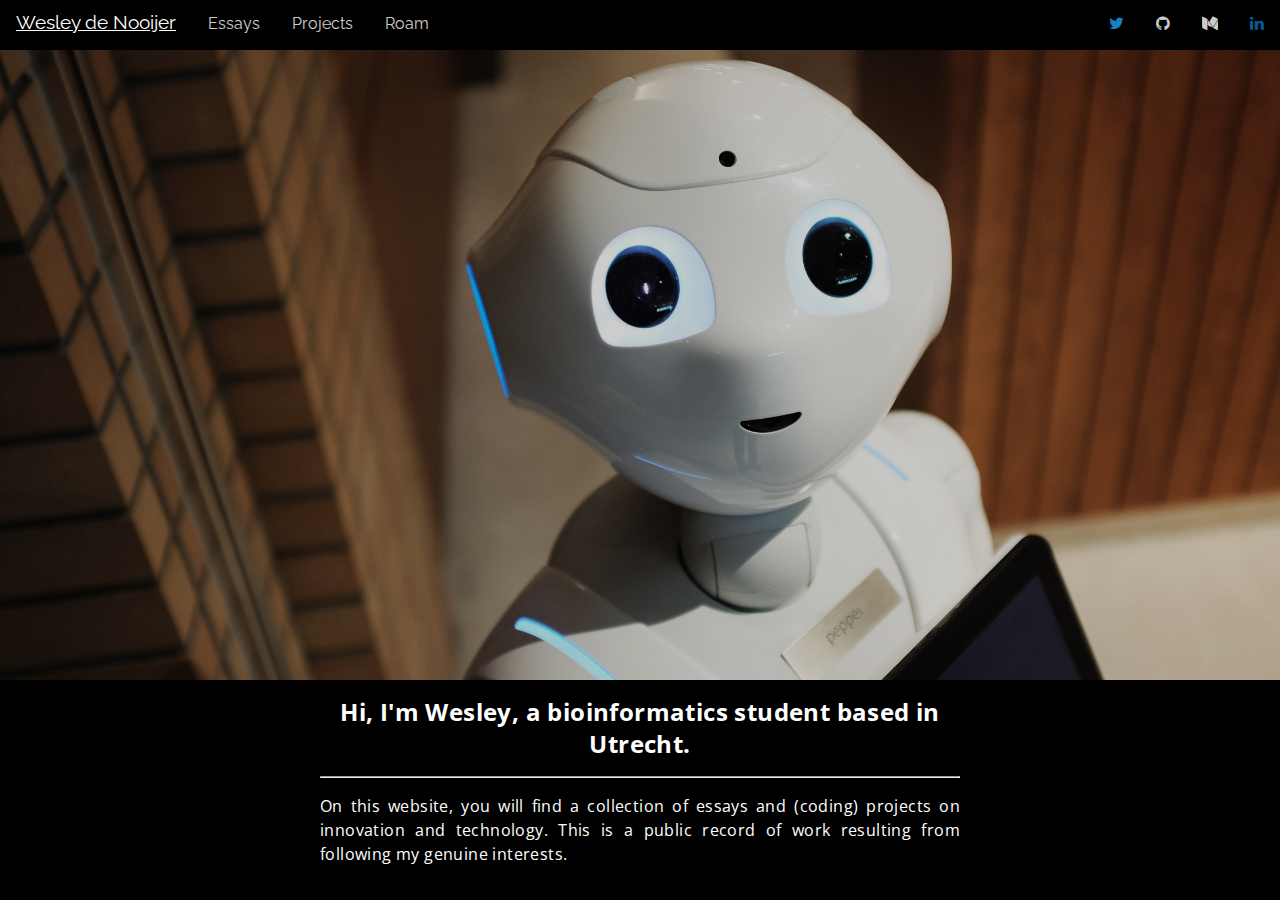
==== index.html @ fce1068b "fix fa link" ====
<!DOCTYPE html>
<html>
  <head>
    <meta charset="utf-8">
    <meta name="viewport" content="width=device-width, initial-scale=1.0">
    <title>Wesley de Nooijer</title>
    <link href="style.css" rel="stylesheet" type="text/css"/>
    <link href="https://fonts.googleapis.com/css2?family=Open+Sans:wght@300&family=Raleway:wght@300&display=swap" rel="stylesheet">
    <link rel="stylesheet" href="https://cdnjs.cloudflare.com/ajax/libs/font-awesome/4.7.0/css/font-awesome.min.css">
  </head>
  <body>
    <div class="topnav" id="myTopnav">
      <a href="index.html" class="title">Wesley de Nooijer</a>
      <a href="essays-index.html">Essays</a>
      <a href="projects-index.html">Projects</a>
      <a href="innovation-index.html">Roam</a>
      <a class="social" aria-hidden="true" href="https://www.linkedin.com/in/wesleydenooijer/">
        <i class="fa fa-linkedin" style="color:#0077B5"></i> 
      </a>
      <a class="social" aria-hidden="true" href="https://medium.com/@wesleydenooijer">
        <i class="fa fa-medium" style="color:white"></i> 
      </a>
      <a class="social" aria-hidden="true" href="https://github.com/WesleyNooijer">
        <i class="fa fa-github" style="color:white"></i> 
      </a>
      <a class="social" aria-hidden="true" href="https://twitter.com/WesleyNooijer">
        <i class="fa fa-twitter" style="color:#1DA1F2"></i> 
      </a>
      <a href="javascript:void(0);" class="icon" onclick="myFunction()">
          <i class="fa fa-bars" style="color:white"></i>
      </a>
    </div>
    <div class="hero-image">
      <div class="hero-text">
      </div>
    </div>
    </div>
    <div class="introduction">
        <h1>Hi, I'm Wesley, a bioinformatics student based in Utrecht.</h1>
        <hr> 
        <p>On this website, you will find a collection of essays and (coding) projects on innovation and technology.
          This is a public record of work resulting from following my genuine interests. 
        </p>
    </div>
    <footer><a href=https://twitter.com/WesleyNooijer></a></footer>
    <script src="script.js"></script>
  </body>
</html>
---- style.css ----
/* Page layout */
body, html {
    margin: 0;
    background-color: black;
    color: white;
    /* color: #0072B2; */
    height: 100%;
    font-family: 'Open Sans', sans-serif;
}

/* Navigation bar */
.topnav {
  list-style-type: none;
  margin: 0;
  padding: 0;
  overflow: hidden;
  position: -webkit-sticky; /* Safari */
  position: sticky;
  top: 0;
  z-index: 2;
  font-family: 'Raleway', sans-serif;
}

/* Style the links inside the navigation bar */
.topnav a {
  float: left;
  position: relative;
  text-align: center;
  color: white;
  padding: 14px 16px;
  opacity: 0.8;
  text-decoration: none;
}

.topnav a.title {
  font-size: 1.2rem;
  top: -3px;
}

/* Hover to make link bold and underline text */
.topnav a:hover {
  opacity: 1;
  text-decoration: underline;
}

/* Nav bar responsiveness */
.topnav .icon {
  display: none;
}

/* Put social media on right side of screen */
.topnav a.social {
  float: right;
}

/* When the screen is less than 650 pixels wide, hide all links, except for the first one ("Home"). Show the link that contains should open and close the topnav (.icon) */
@media screen and (max-width: 650px) {
  .topnav a:not(:nth-child(-n+1)) {display: none;}
  .topnav a.icon {
    float: right;
    display: block;
  }
  /* Put social media on left in nav menu when screen is too small */
  .topnav a.social {float: left;}
}

/* The "responsive" class is added to the topnav with JavaScript when the user clicks on the icon. This class makes the topnav look good on small screens (display the links vertically instead of horizontally) */
@media screen and (max-width: 650px) {
  .topnav.responsive {position: relative;}
  .topnav.responsive a.icon {
    position: absolute;
    right: 0;
    top: 0;
  }
  .topnav.responsive a {
    float: none;
    display: block;
    text-align: left;
  }
}

/* Hero */

/* The hero image */
.hero-image {
  /* Use "linear-gradient" to add a darken background effect to the image (photographer.jpg). This will make the text easier to read */
  background-image: linear-gradient(rgba(0, 0, 0, 0.2), rgba(0, 0, 0, 0.2)), url("home_photo.jpg");

  /* Set a specific height */
  height: 70%;

  /* Position and center the image to scale nicely on all screens */
  background-position: center;
  background-repeat: no-repeat;
  background-size: cover;
  position: relative;
}

/* Place text in the middle of the image
.hero-text {
  text-align: center;
  position: absolute;
  top: 25%;
  left: 50%;
  transform: translate(-50%, -50%);
  color: white;
} */

/* Introduction */
.introduction {
  margin: auto;
  text-align: center;
  width: 50%;
  letter-spacing: 0.025rem;
  line-height: 1.5rem;
  text-align: justify;
  text-justify: inter-word;
}

h1 {
  font-size: 1.5rem;
  line-height: 2rem;
  text-align: center;
}

/* hr {
  height: 0px;
} */
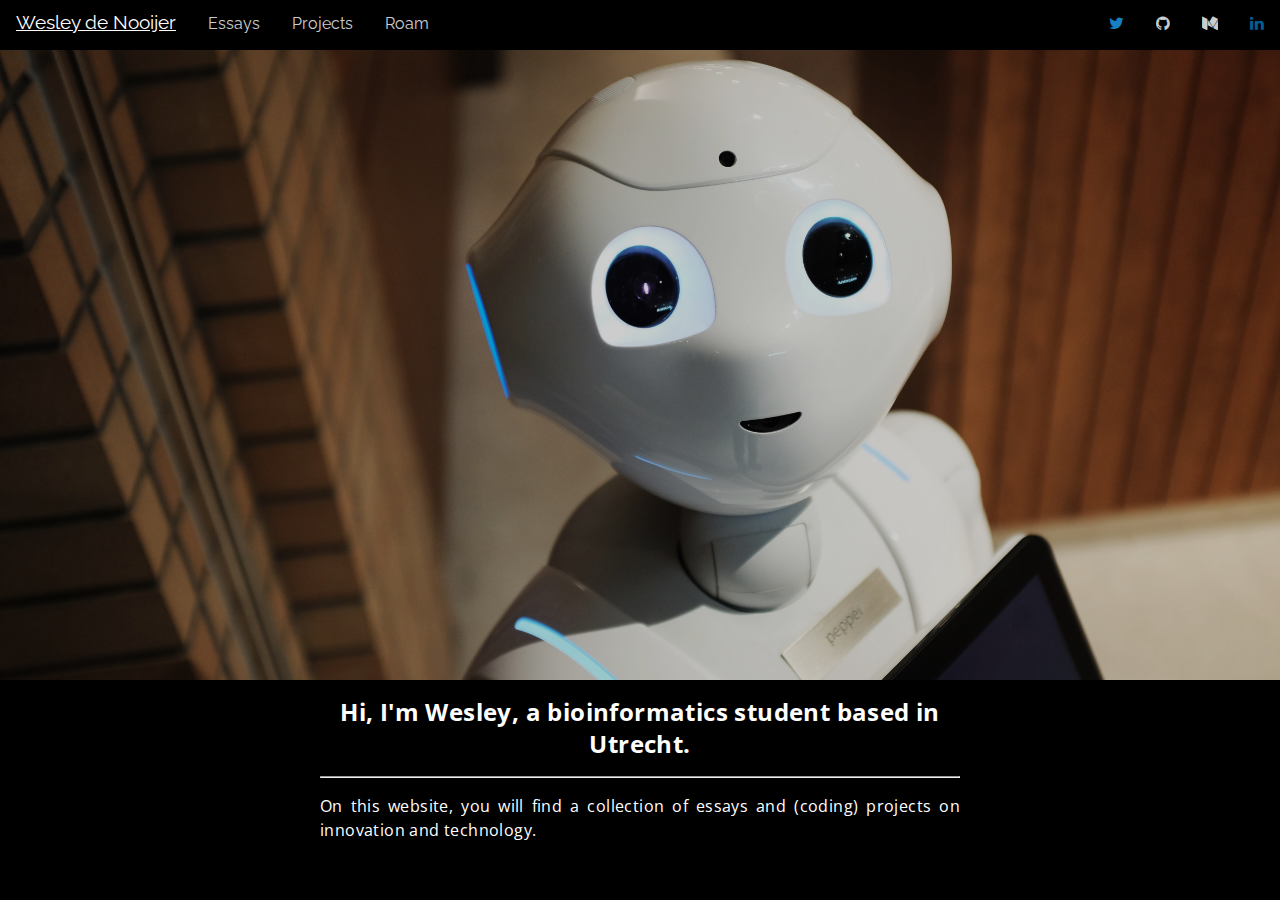
==== commit 41a658a2: "Reusable nav bar" ====
--- a/index.html
+++ b/index.html
@@ -1,48 +1,27 @@
 <!DOCTYPE html>
 <html>
   <head>
-    <meta charset="utf-8">
-    <meta name="viewport" content="width=device-width, initial-scale=1.0">
-    <title>Wesley de Nooijer</title>
-    <link href="style.css" rel="stylesheet" type="text/css"/>
-    <link href="https://fonts.googleapis.com/css2?family=Open+Sans:wght@300&family=Raleway:wght@300&display=swap" rel="stylesheet">
-    <link rel="stylesheet" href="https://cdnjs.cloudflare.com/ajax/libs/font-awesome/4.7.0/css/font-awesome.min.css">
+  <meta charset="utf-8">
+  <meta name="viewport" content="width=device-width, initial-scale=1.0">
+  <title>Home</title>
+  <link href="style.css" rel="stylesheet" type="text/css"/>
+  <link href="https://fonts.googleapis.com/css2?family=Open+Sans:wght@300&family=Raleway:wght@300&display=swap" rel="stylesheet">
+  <link rel="stylesheet" href="https://cdnjs.cloudflare.com/ajax/libs/font-awesome/4.7.0/css/font-awesome.min.css">
   </head>
   <body>
-    <div class="topnav" id="myTopnav">
-      <a href="index.html" class="title">Wesley de Nooijer</a>
-      <a href="essays-index.html">Essays</a>
-      <a href="projects-index.html">Projects</a>
-      <a href="innovation-index.html">Roam</a>
-      <a class="social" aria-hidden="true" href="https://www.linkedin.com/in/wesleydenooijer/">
-        <i class="fa fa-linkedin" style="color:#0077B5"></i> 
-      </a>
-      <a class="social" aria-hidden="true" href="https://medium.com/@wesleydenooijer">
-        <i class="fa fa-medium" style="color:white"></i> 
-      </a>
-      <a class="social" aria-hidden="true" href="https://github.com/WesleyNooijer">
-        <i class="fa fa-github" style="color:white"></i> 
-      </a>
-      <a class="social" aria-hidden="true" href="https://twitter.com/WesleyNooijer">
-        <i class="fa fa-twitter" style="color:#1DA1F2"></i> 
-      </a>
-      <a href="javascript:void(0);" class="icon" onclick="myFunction()">
-          <i class="fa fa-bars" style="color:white"></i>
-      </a>
-    </div>
+  <navbar-template></navbar-template>
     <div class="hero-image">
-      <div class="hero-text">
-      </div>
+      <!-- <div class="hero-text">
+      </div> -->
     </div>
     </div>
     <div class="introduction">
         <h1>Hi, I'm Wesley, a bioinformatics student based in Utrecht.</h1>
         <hr> 
         <p>On this website, you will find a collection of essays and (coding) projects on innovation and technology.
-          This is a public record of work resulting from following my genuine interests. 
         </p>
     </div>
-    <footer><a href=https://twitter.com/WesleyNooijer></a></footer>
+    <!-- <footer><a href=https://twitter.com/WesleyNooijer></a></footer> -->
     <script src="script.js"></script>
   </body>
 </html>--- a/style.css
+++ b/style.css
@@ -115,6 +115,7 @@
   line-height: 1.5rem;
   text-align: justify;
   text-justify: inter-word;
+  padding-bottom: 10px;
 }
 
 h1 {
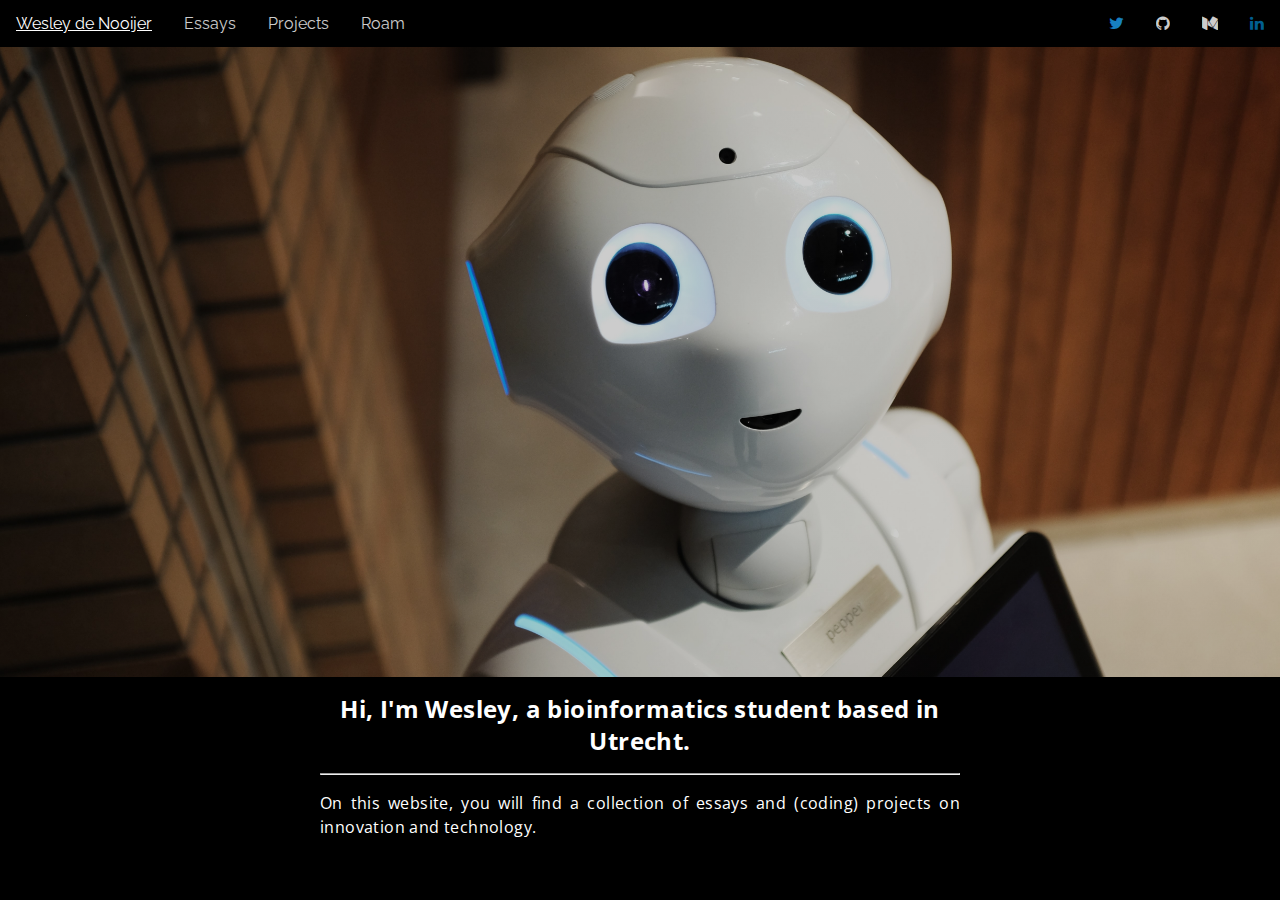
==== commit 0a44ec30: "Meta tags and root directory" ====
--- a/index.html
+++ b/index.html
@@ -3,7 +3,8 @@
   <head>
   <meta charset="utf-8">
   <meta name="viewport" content="width=device-width, initial-scale=1.0">
-  <title>Home</title>
+  <title>Tech, BioTech & Innovation Hub by Wesley de Nooijer</title>
+  <meta name="description" content="A collection of essays and projects focused on present and future advances in technology and their impacts on our daily lives">
   <link href="style.css" rel="stylesheet" type="text/css"/>
   <link href="https://fonts.googleapis.com/css2?family=Open+Sans:wght@300&family=Raleway:wght@300&display=swap" rel="stylesheet">
   <link rel="stylesheet" href="https://cdnjs.cloudflare.com/ajax/libs/font-awesome/4.7.0/css/font-awesome.min.css">
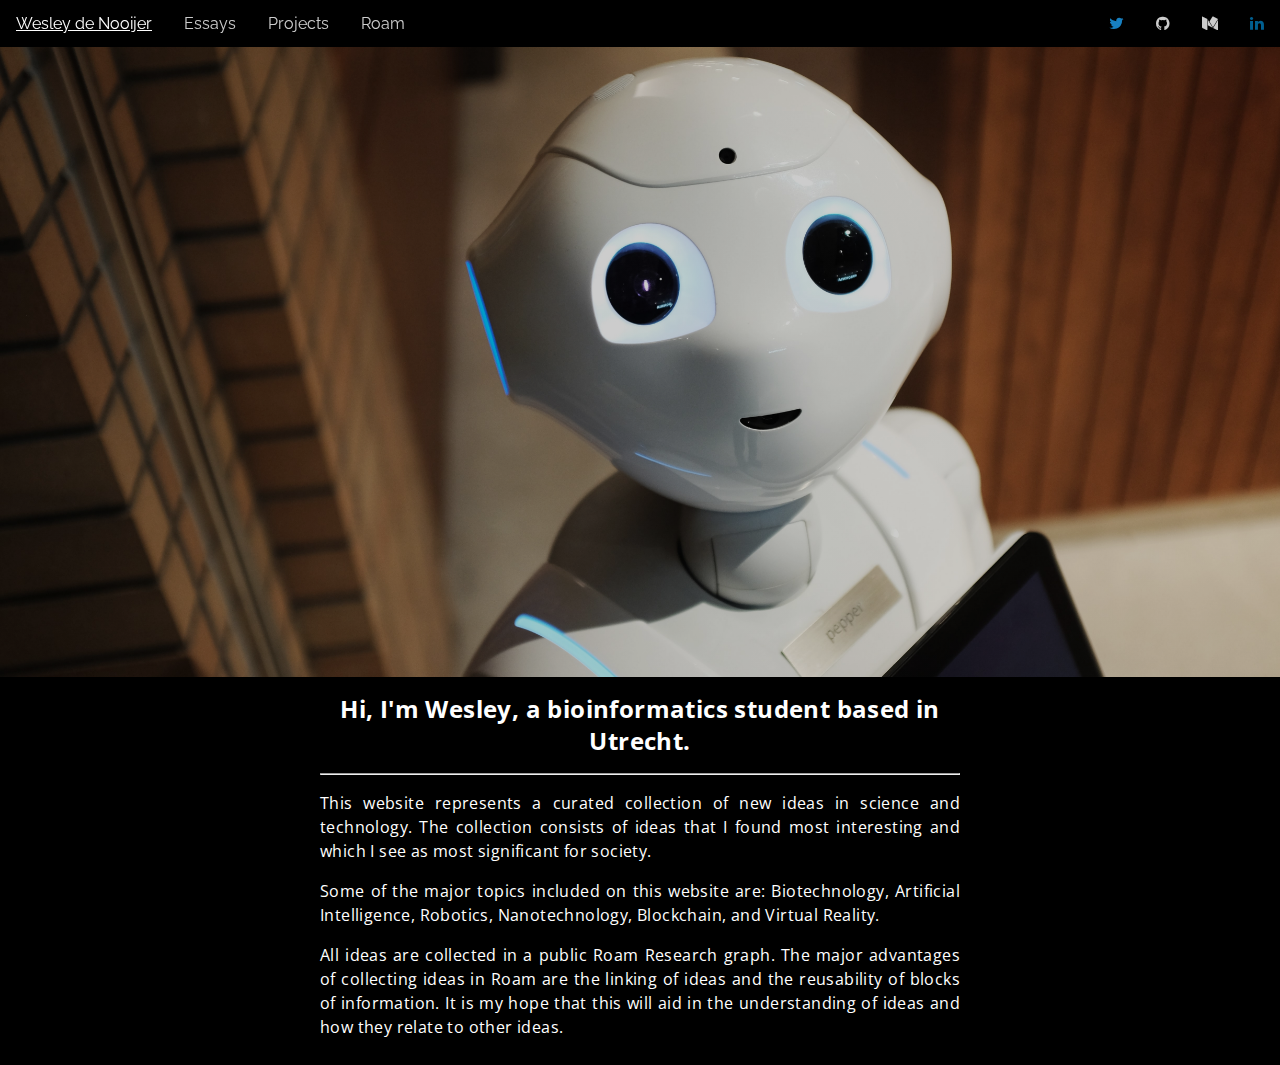
==== commit dd1998f8: "Start with essays" ====
--- a/index.html
+++ b/index.html
@@ -19,7 +19,16 @@
     <div class="introduction">
         <h1>Hi, I'm Wesley, a bioinformatics student based in Utrecht.</h1>
         <hr> 
-        <p>On this website, you will find a collection of essays and (coding) projects on innovation and technology.
+        <p>This website represents a curated collection of new ideas in science and technology. The collection
+          consists of ideas that I found most interesting and which I see as most significant for society. 
+        </p>
+        <p>
+         Some of the major topics included on this website are: Biotechnology, Artificial Intelligence, Robotics, Nanotechnology, Blockchain, and Virtual Reality.
+        </p>
+        <p>
+         All ideas are collected in a public Roam Research graph. The major advantages of collecting ideas in Roam
+         are the linking of ideas and the reusability of blocks of information. It is my hope that this will aid in 
+         the understanding of ideas and how they relate to other ideas.
         </p>
     </div>
     <!-- <footer><a href=https://twitter.com/WesleyNooijer></a></footer> -->
--- a/style.css
+++ b/style.css
@@ -114,7 +114,7 @@
   letter-spacing: 0.025rem;
   line-height: 1.5rem;
   text-align: justify;
-  text-justify: inter-word;
+  /* text-justify: none;  */
   padding-bottom: 10px;
 }
 
@@ -123,7 +123,3 @@
   line-height: 2rem;
   text-align: center;
 }
-
-/* hr {
-  height: 0px;
-} */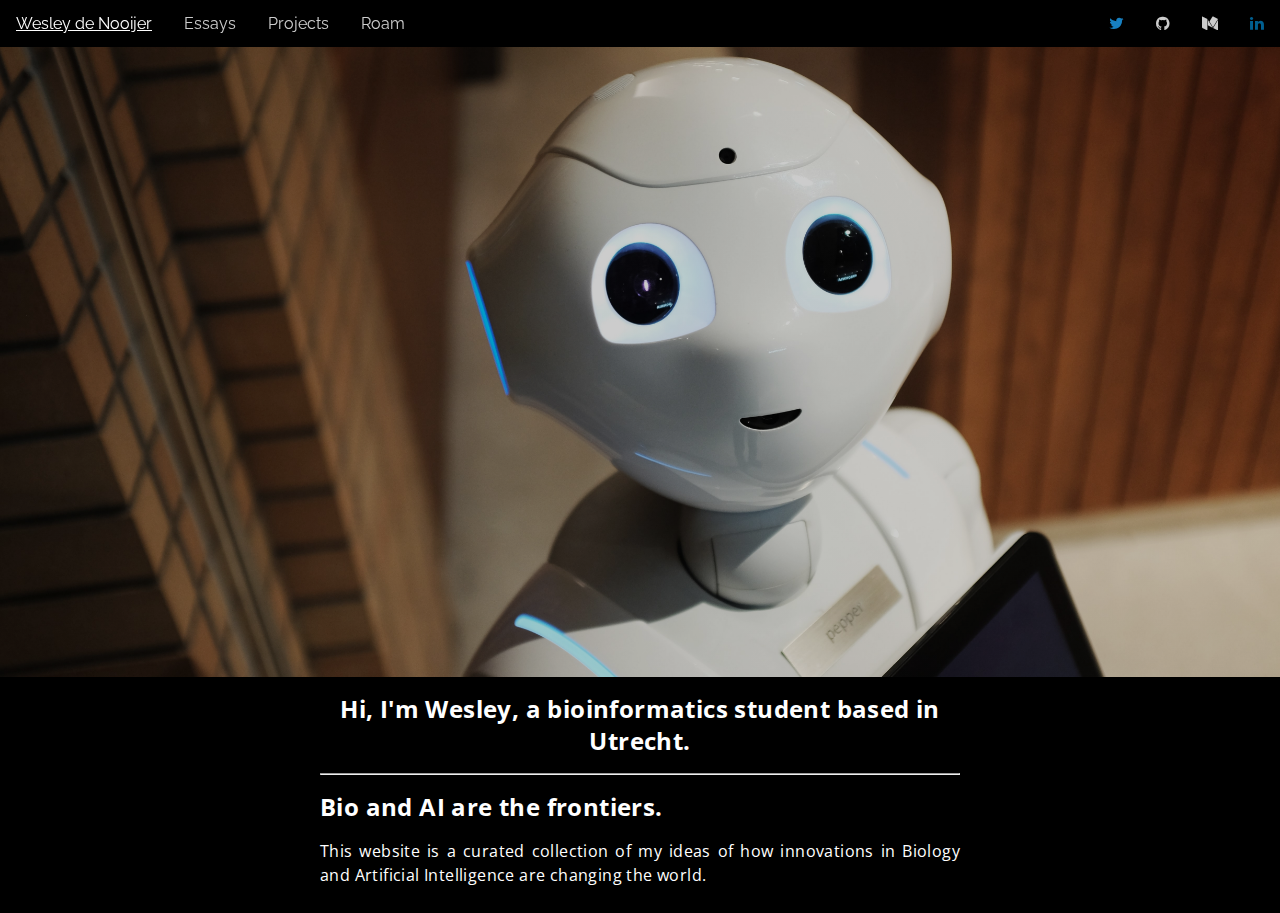
==== commit ca72d16c: "index text" ====
--- a/index.html
+++ b/index.html
@@ -3,7 +3,7 @@
   <head>
   <meta charset="utf-8">
   <meta name="viewport" content="width=device-width, initial-scale=1.0">
-  <title>Tech, BioTech & Innovation Hub by Wesley de Nooijer</title>
+  <title>Bio and AI Innovation Hub by Wesley de Nooijer</title>
   <meta name="description" content="A collection of essays and projects focused on present and future advances in technology and their impacts on our daily lives">
   <link href="style.css" rel="stylesheet" type="text/css"/>
   <link href="https://fonts.googleapis.com/css2?family=Open+Sans:wght@300&family=Raleway:wght@300&display=swap" rel="stylesheet">
@@ -19,17 +19,8 @@
     <div class="introduction">
         <h1>Hi, I'm Wesley, a bioinformatics student based in Utrecht.</h1>
         <hr> 
-        <p>This website represents a curated collection of new ideas in science and technology. The collection
-          consists of ideas that I found most interesting and which I see as most significant for society. 
-        </p>
-        <p>
-         Some of the major topics included on this website are: Biotechnology, Artificial Intelligence, Robotics, Nanotechnology, Blockchain, and Virtual Reality.
-        </p>
-        <p>
-         All ideas are collected in a public Roam Research graph. The major advantages of collecting ideas in Roam
-         are the linking of ideas and the reusability of blocks of information. It is my hope that this will aid in 
-         the understanding of ideas and how they relate to other ideas.
-        </p>
+        <h2>Bio and AI are the frontiers.</h2>
+        <p>This website is a curated collection of my ideas of how innovations in Biology and Artificial Intelligence are changing the world.</p>
     </div>
     <!-- <footer><a href=https://twitter.com/WesleyNooijer></a></footer> -->
     <script src="script.js"></script>
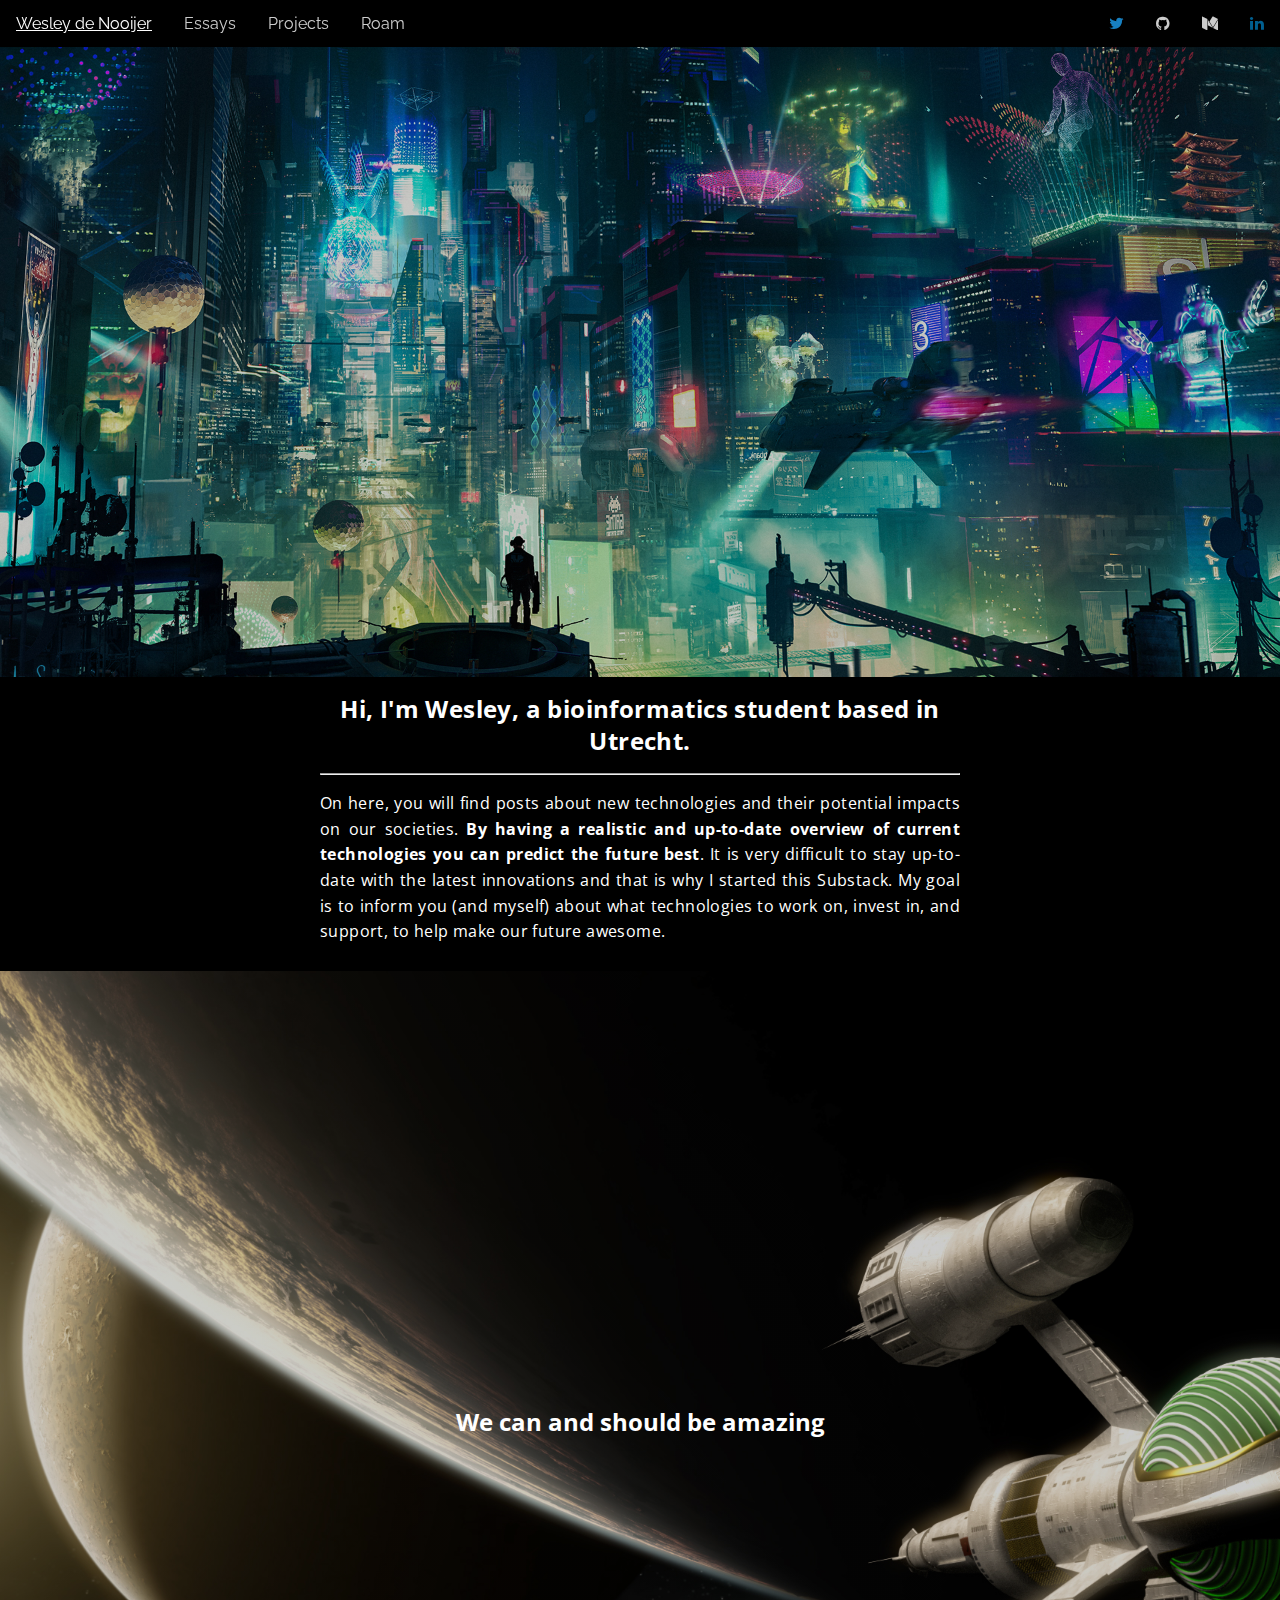
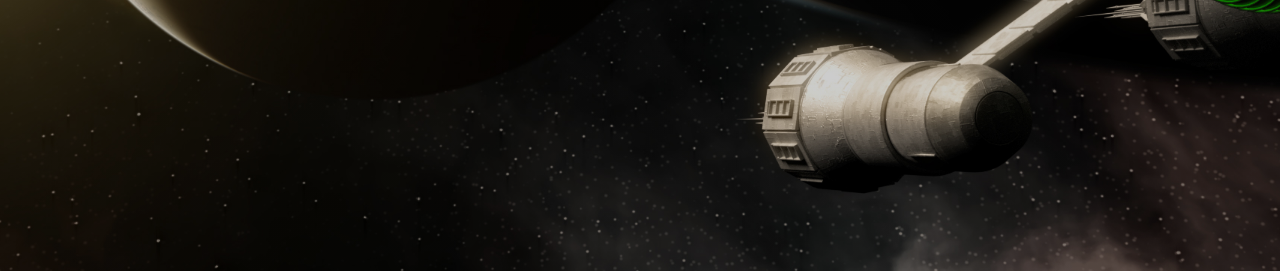
==== commit 23c11930: "New homepage" ====
--- a/index.html
+++ b/index.html
@@ -3,7 +3,7 @@
   <head>
   <meta charset="utf-8">
   <meta name="viewport" content="width=device-width, initial-scale=1.0">
-  <title>Bio and AI Innovation Hub by Wesley de Nooijer</title>
+  <title>Tech Frontiers by Wesley de Nooijer</title>
   <meta name="description" content="A collection of essays and projects focused on present and future advances in technology and their impacts on our daily lives">
   <link href="style.css" rel="stylesheet" type="text/css"/>
   <link href="https://fonts.googleapis.com/css2?family=Open+Sans:wght@300&family=Raleway:wght@300&display=swap" rel="stylesheet">
@@ -12,17 +12,21 @@
   <body>
   <navbar-template></navbar-template>
     <div class="hero-image">
-      <!-- <div class="hero-text">
-      </div> -->
     </div>
     </div>
     <div class="introduction">
         <h1>Hi, I'm Wesley, a bioinformatics student based in Utrecht.</h1>
         <hr> 
-        <h2>Bio and AI are the frontiers.</h2>
-        <p>This website is a curated collection of my ideas of how innovations in Biology and Artificial Intelligence are changing the world.</p>
+        <p>On here, you will find posts about new technologies and their potential impacts on our societies. 
+          <strong>By having a realistic and up-to-date overview of current technologies you can 
+            predict the future best</strong>. It is very difficult to stay up-to-date with the 
+          latest innovations and that is why I started this Substack. My goal is to 
+          inform you (and myself) about what technologies to work on, invest in, 
+          and support, to help make our future awesome.
     </div>
-    <!-- <footer><a href=https://twitter.com/WesleyNooijer></a></footer> -->
+    <div class="hero-image2"> <div class="hero-text">We can and should be amazing
+    </div></div>
+  
     <script src="script.js"></script>
   </body>
 </html>--- a/style.css
+++ b/style.css
@@ -53,6 +53,17 @@
   float: right;
 }
 
+/* Introduction */
+.introduction {
+  margin: auto;
+  text-align: center;
+  width: 50%;
+  letter-spacing: 0.025rem;
+  line-height: 1.6rem;
+  text-align: justify;
+  padding-bottom: 10px;
+}
+
 /* When the screen is less than 650 pixels wide, hide all links, except for the first one ("Home"). Show the link that contains should open and close the topnav (.icon) */
 @media screen and (max-width: 650px) {
   .topnav a:not(:nth-child(-n+1)) {display: none;}
@@ -62,6 +73,10 @@
   }
   /* Put social media on left in nav menu when screen is too small */
   .topnav a.social {float: left;}
+  /* Text width 75% if small screen */
+  .introduction {
+    width: 75%
+  }
 }
 
 /* The "responsive" class is added to the topnav with JavaScript when the user clicks on the icon. This class makes the topnav look good on small screens (display the links vertically instead of horizontally) */
@@ -84,7 +99,7 @@
 /* The hero image */
 .hero-image {
   /* Use "linear-gradient" to add a darken background effect to the image (photographer.jpg). This will make the text easier to read */
-  background-image: linear-gradient(rgba(0, 0, 0, 0.2), rgba(0, 0, 0, 0.2)), url("home_photo.jpg");
+  background-image: linear-gradient(rgba(0, 0, 0, 0.2), rgba(0, 0, 0, 0.2)), url("cyberpunk_city_by_artursadlos_dbb7hcs.jpg");
 
   /* Set a specific height */
   height: 70%;
@@ -96,30 +111,38 @@
   position: relative;
 }
 
-/* Place text in the middle of the image
+.hero-image2 {
+    /* Use "linear-gradient" to add a darken background effect to the image (photographer.jpg). This will make the text easier to read */
+    background-image: linear-gradient(rgba(0, 0, 0, 0.2), rgba(0, 0, 0, 0.2)), url("liberator_dsv_ii_by_stevereeves_dcpz7iy.jpg");
+
+    /* Set a specific height */
+    height: 100%;
+  
+    /* Position and center the image to scale nicely on all screens */
+    background-position: center;
+    background-repeat: no-repeat;
+    background-size: cover;
+    position: relative;
+}
+
 .hero-text {
+  font-size: 1.5rem;
+  text-align: center;
   text-align: center;
   position: absolute;
-  top: 25%;
+  top: 50%;
   left: 50%;
   transform: translate(-50%, -50%);
   color: white;
-} */
-
-/* Introduction */
-.introduction {
-  margin: auto;
-  text-align: center;
-  width: 50%;
-  letter-spacing: 0.025rem;
-  line-height: 1.5rem;
-  text-align: justify;
-  /* text-justify: none;  */
-  padding-bottom: 10px;
+  font-weight: bold;
 }
-
 h1 {
   font-size: 1.5rem;
   line-height: 2rem;
   text-align: center;
+  font-weight: bold;
 }
+
+.centered {
+  text-align: center;
+}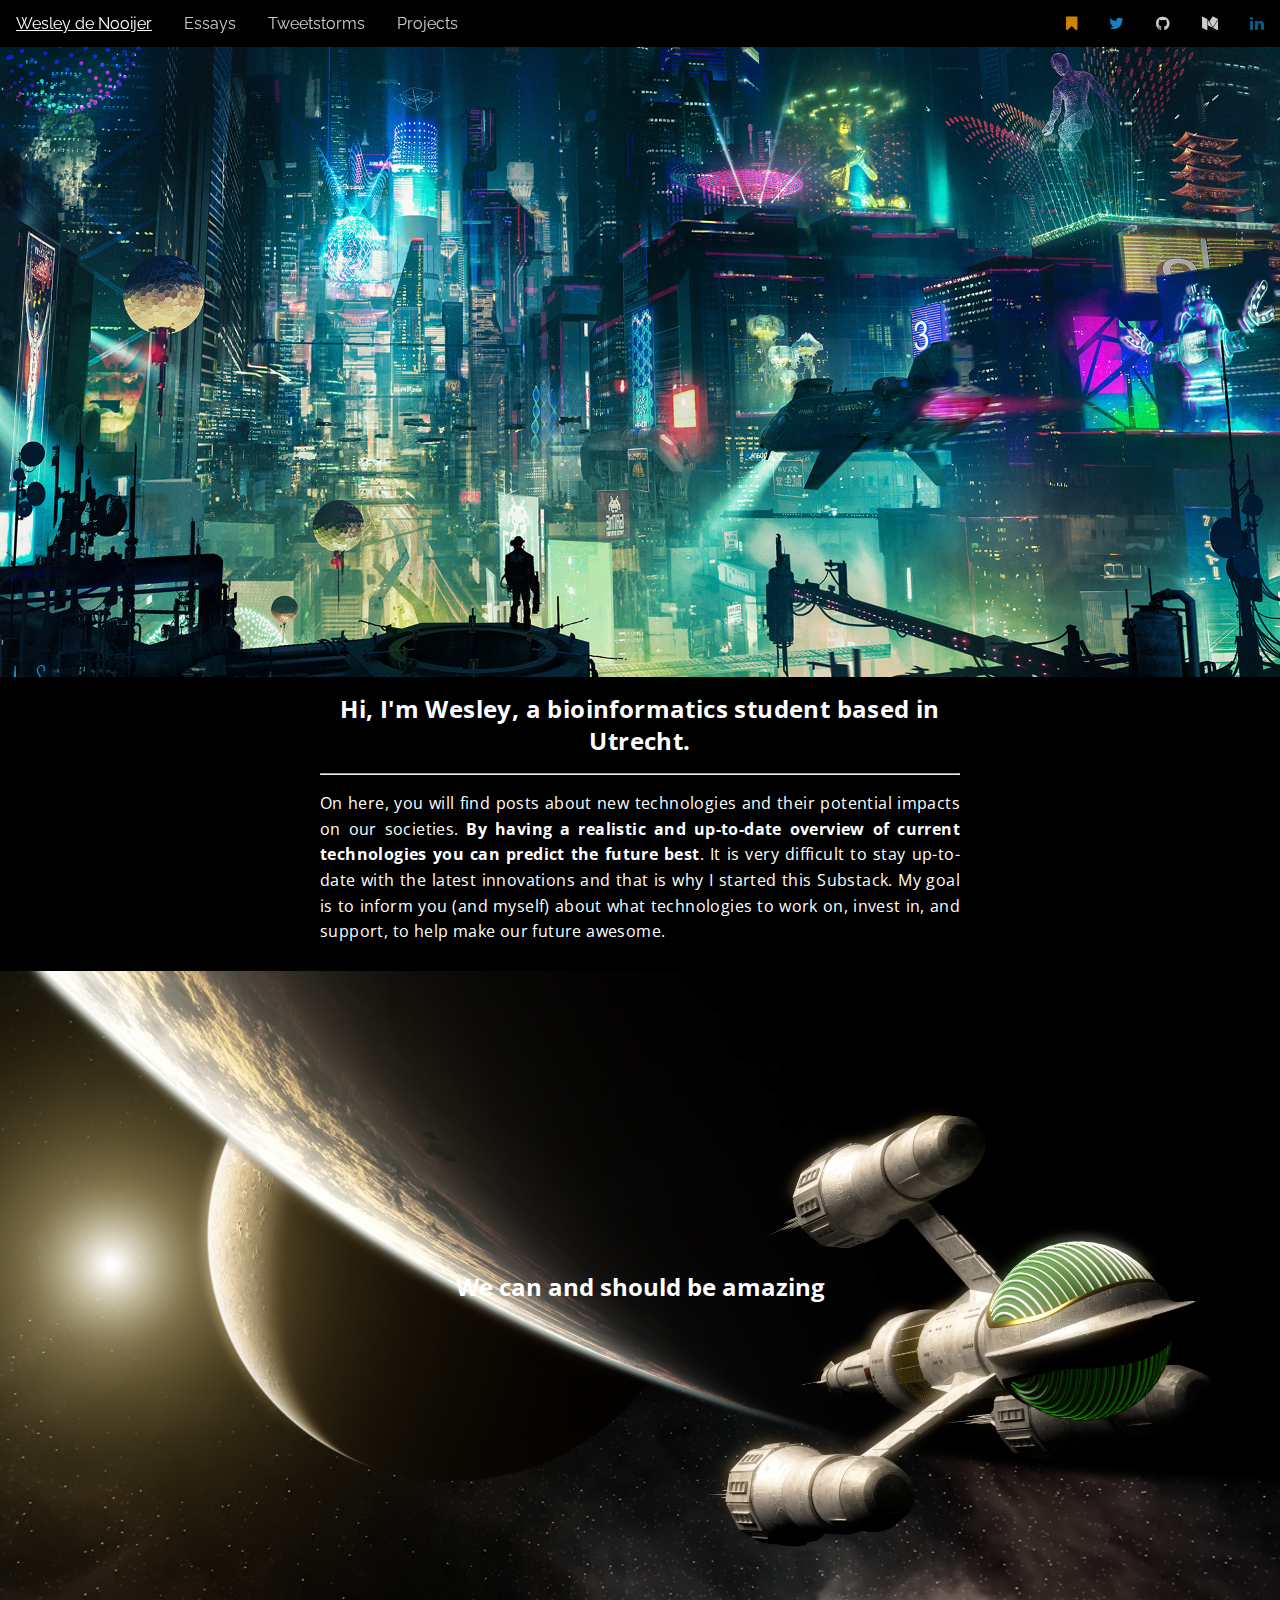
==== commit 5430f932: "essayshero" ====
--- a/index.html
+++ b/index.html
@@ -11,7 +11,7 @@
   </head>
   <body>
   <navbar-template></navbar-template>
-    <div class="hero-image">
+    <div class="hero-image" id="index1">
     </div>
     </div>
     <div class="introduction">
@@ -24,7 +24,7 @@
           inform you (and myself) about what technologies to work on, invest in, 
           and support, to help make our future awesome.
     </div>
-    <div class="hero-image2"> <div class="hero-text">We can and should be amazing
+    <div class="hero-image" id="index2"> <div class="hero-text">We can and should be amazing
     </div></div>
   
     <script src="script.js"></script>
--- a/style.css
+++ b/style.css
@@ -64,8 +64,8 @@
   padding-bottom: 10px;
 }
 
-/* When the screen is less than 650 pixels wide, hide all links, except for the first one ("Home"). Show the link that contains should open and close the topnav (.icon) */
-@media screen and (max-width: 650px) {
+/* When the screen is less than 700 pixels wide, hide all links, except for the first one ("Home"). Show the link that contains should open and close the topnav (.icon) */
+@media screen and (max-width: 700px) {
   .topnav a:not(:nth-child(-n+1)) {display: none;}
   .topnav a.icon {
     float: right;
@@ -80,7 +80,7 @@
 }
 
 /* The "responsive" class is added to the topnav with JavaScript when the user clicks on the icon. This class makes the topnav look good on small screens (display the links vertically instead of horizontally) */
-@media screen and (max-width: 650px) {
+@media screen and (max-width: 700px) {
   .topnav.responsive {position: relative;}
   .topnav.responsive a.icon {
     position: absolute;
@@ -98,9 +98,6 @@
 
 /* The hero image */
 .hero-image {
-  /* Use "linear-gradient" to add a darken background effect to the image (photographer.jpg). This will make the text easier to read */
-  background-image: linear-gradient(rgba(0, 0, 0, 0.2), rgba(0, 0, 0, 0.2)), url("cyberpunk_city_by_artursadlos_dbb7hcs.jpg");
-
   /* Set a specific height */
   height: 70%;
 
@@ -111,18 +108,12 @@
   position: relative;
 }
 
-.hero-image2 {
-    /* Use "linear-gradient" to add a darken background effect to the image (photographer.jpg). This will make the text easier to read */
-    background-image: linear-gradient(rgba(0, 0, 0, 0.2), rgba(0, 0, 0, 0.2)), url("liberator_dsv_ii_by_stevereeves_dcpz7iy.jpg");
-
-    /* Set a specific height */
-    height: 100%;
-  
-    /* Position and center the image to scale nicely on all screens */
-    background-position: center;
-    background-repeat: no-repeat;
-    background-size: cover;
-    position: relative;
+#index1 {
+  background-image: url("images/cyberpunk_city_by_artursadlos_dbb7hcs.jpg");
+}
+
+#index2 {
+  background-image: url("images/liberator_dsv_ii_by_stevereeves_dcpz7iy.jpg");
 }
 
 .hero-text {
@@ -136,6 +127,7 @@
   color: white;
   font-weight: bold;
 }
+
 h1 {
   font-size: 1.5rem;
   line-height: 2rem;
@@ -145,4 +137,67 @@
 
 .centered {
   text-align: center;
+}
+
+/* Collapsible */
+.collapsible {
+  background-color: black;
+  color: white;
+  cursor: pointer;
+  padding: 15px;
+  width: 100%;
+  border: none;
+  text-align: left;
+  font-size: 1.5rem;
+  border: 0.1px solid #2D2D2D;
+}
+
+.active, .collapsible:hover {
+  background-color: #2D2D2D;
+}
+
+.content {
+  padding: 0 18px;
+  display: none;
+  overflow: hidden;
+}
+
+.collapsible:after {
+  content: '\25BC'; /* Unicode character for "plus" sign (+) */
+  font-size: 13px;
+  color: white;
+  float: right;
+  margin-left: 5px;
+}
+
+.active:after {
+  content: "\25B2"; /* Unicode character for "minus" sign (-) */
+}
+
+/* Essay covers */
+
+.essay-hero-image {
+  /* Set a specific height */
+  height: 90%;
+
+  /* Position and center the image to scale nicely on all screens */
+  background-position: center;
+  background-repeat: no-repeat;
+  background-size: cover;
+  position: relative;
+}
+
+.essay-hero-text {
+  font-size: 2rem;
+  text-align: center;
+  text-align: center;
+  position: absolute;
+  top: 35%;
+  left: 50%;
+  transform: translate(-50%, -50%);
+  color: white;
+  font-weight: bold;
+}
+#programbio {
+  background-image: linear-gradient(rgba(0, 0, 0, 0.25), rgba(0, 0, 0, 0.25)), url("images/liberator_dsv_ii_by_stevereeves_dcpz7iy.jpg");
 }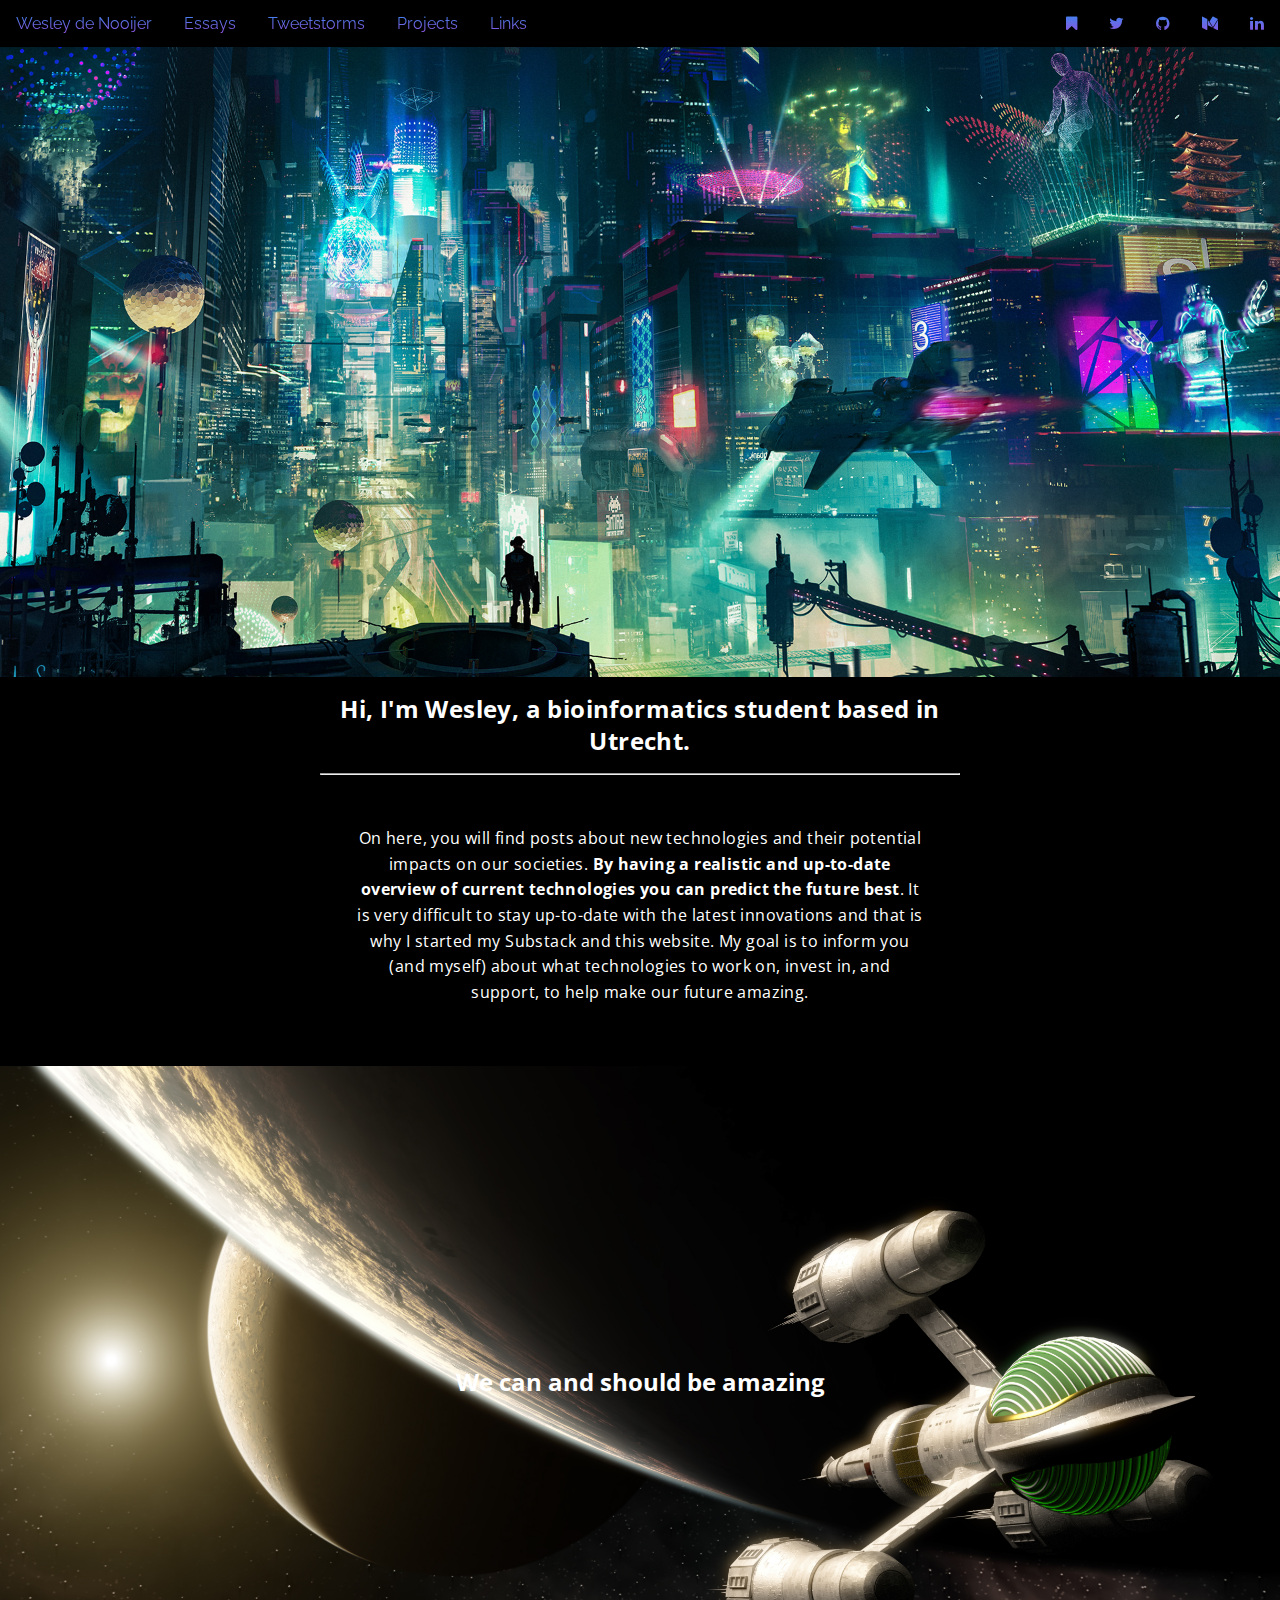
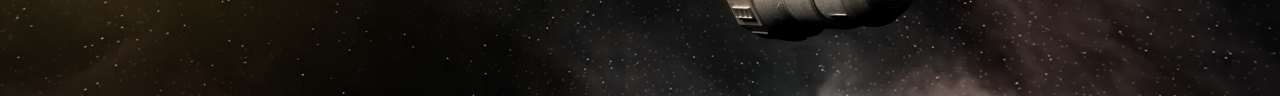
==== commit 0dfc0f04: "index" ====
--- a/index.html
+++ b/index.html
@@ -20,9 +20,9 @@
         <p>On here, you will find posts about new technologies and their potential impacts on our societies. 
           <strong>By having a realistic and up-to-date overview of current technologies you can 
             predict the future best</strong>. It is very difficult to stay up-to-date with the 
-          latest innovations and that is why I started this Substack. My goal is to 
+          latest innovations and that is why I started my Substack and this website. My goal is to 
           inform you (and myself) about what technologies to work on, invest in, 
-          and support, to help make our future awesome.
+          and support, to help make our future amazing.
     </div>
     <div class="hero-image" id="index2"> <div class="hero-text">We can and should be amazing
     </div></div>
--- a/style.css
+++ b/style.css
@@ -19,6 +19,15 @@
   top: 0;
   z-index: 2;
   font-family: 'Raleway', sans-serif;
+  background-color: black;
+}
+
+/* Text */
+p { 
+  word-break: normal;
+  white-space: normal;
+  text-align: center;
+  padding: 35px;
 }
 
 /* Style the links inside the navigation bar */
@@ -26,9 +35,11 @@
   float: left;
   position: relative;
   text-align: center;
-  color: white;
+  background: -webkit-linear-gradient(#00A9FE, #CB2FD0);
+  -webkit-background-clip: text;
+  -webkit-text-fill-color: transparent;
   padding: 14px 16px;
-  opacity: 0.8;
+  opacity: 1;
   text-decoration: none;
 }
 
@@ -65,7 +76,7 @@
 }
 
 /* When the screen is less than 700 pixels wide, hide all links, except for the first one ("Home"). Show the link that contains should open and close the topnav (.icon) */
-@media screen and (max-width: 700px) {
+@media screen and (max-width: 800px) {
   .topnav a:not(:nth-child(-n+1)) {display: none;}
   .topnav a.icon {
     float: right;
@@ -80,7 +91,7 @@
 }
 
 /* The "responsive" class is added to the topnav with JavaScript when the user clicks on the icon. This class makes the topnav look good on small screens (display the links vertically instead of horizontally) */
-@media screen and (max-width: 700px) {
+@media screen and (max-width: 800px) {
   .topnav.responsive {position: relative;}
   .topnav.responsive a.icon {
     position: absolute;
